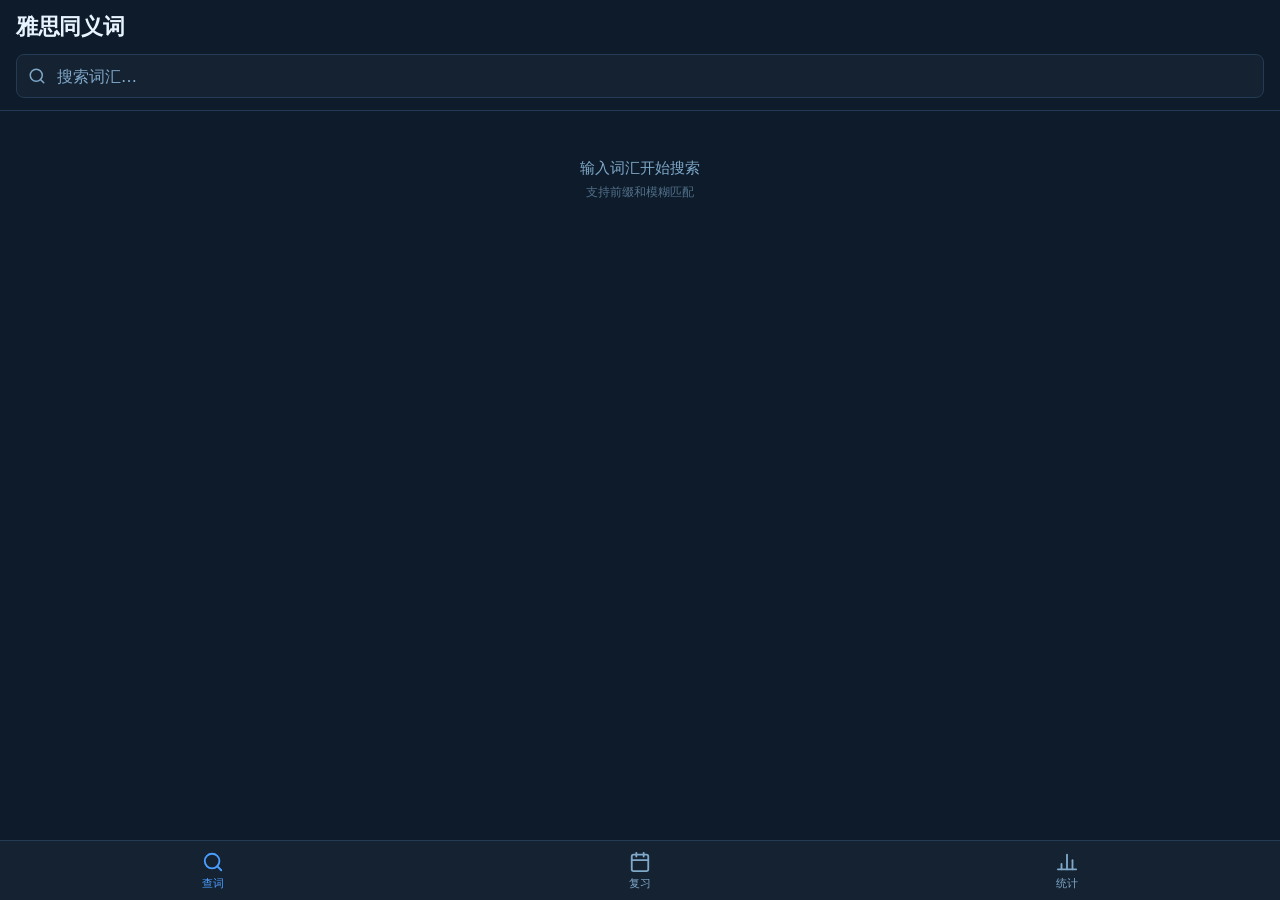
==== index.html @ 1f84f2e1 "Initial commit: IELTS Synonyms PWA with 640 words and spaced repetition" ====
<!DOCTYPE html>
<html lang="zh-CN">
<head>
  <meta charset="UTF-8">
  <meta name="viewport" content="width=device-width, initial-scale=1, viewport-fit=cover">
  <meta name="mobile-web-app-capable" content="yes">
  <meta name="apple-mobile-web-app-capable" content="yes">
  <meta name="apple-mobile-web-app-status-bar-style" content="black-translucent">
  <meta name="apple-mobile-web-app-title" content="雅思同义">
  <meta name="theme-color" content="#0D1B2A">
  <title>IELTS Synonyms</title>
  <link rel="manifest" href="manifest.json">
  <link rel="apple-touch-icon" href="icon-192.png">
  <link rel="stylesheet" href="style.css">
</head>
<body>
<div id="app">

  <!-- Screen 1: Search -->
  <div id="screen-search" class="screen active">
    <header class="screen-header">
      <h1 class="app-title">雅思同义词</h1>
      <div class="search-wrapper">
        <svg class="search-icon" viewBox="0 0 24 24" fill="none" stroke="currentColor" stroke-width="2" stroke-linecap="round" stroke-linejoin="round">
          <circle cx="11" cy="11" r="8"/>
          <line x1="21" y1="21" x2="16.65" y2="16.65"/>
        </svg>
        <input
          id="search-input"
          type="search"
          placeholder="搜索词汇…"
          autocomplete="off"
          autocorrect="off"
          autocapitalize="none"
          spellcheck="false"
        >
      </div>
    </header>
    <main id="search-results" class="screen-body"></main>
  </div>

  <!-- Screen 2: Word Detail -->
  <div id="screen-detail" class="screen">
    <header class="screen-header">
      <button id="back-btn" class="back-btn">
        <svg class="back-icon" viewBox="0 0 24 24" fill="none" stroke="currentColor" stroke-width="2.5" stroke-linecap="round" stroke-linejoin="round">
          <polyline points="15 18 9 12 15 6"/>
        </svg>
        返回
      </button>
    </header>
    <main id="detail-content" class="screen-body"></main>
  </div>

  <!-- Screen 3: Review -->
  <div id="screen-review" class="screen">
    <header class="screen-header" id="review-header">
      <h2 class="review-title">复习</h2>
    </header>
    <main id="review-content" class="screen-body"></main>
  </div>

  <!-- Screen 4: Stats -->
  <div id="screen-stats" class="screen">
    <header class="screen-header">
      <h1 class="app-title">学习统计</h1>
    </header>
    <main id="stats-content" class="screen-body"></main>
  </div>

  <!-- Bottom Navigation -->
  <nav id="bottom-nav">
    <button class="nav-btn active" data-screen="search">
      <svg class="nav-icon" viewBox="0 0 24 24" fill="none" stroke="currentColor" stroke-width="2" stroke-linecap="round" stroke-linejoin="round">
        <circle cx="11" cy="11" r="8"/>
        <line x1="21" y1="21" x2="16.65" y2="16.65"/>
      </svg>
      <span>查词</span>
    </button>
    <button class="nav-btn" data-screen="review">
      <svg class="nav-icon" viewBox="0 0 24 24" fill="none" stroke="currentColor" stroke-width="2" stroke-linecap="round" stroke-linejoin="round">
        <rect x="3" y="4" width="18" height="18" rx="2" ry="2"/>
        <line x1="16" y1="2" x2="16" y2="6"/>
        <line x1="8" y1="2" x2="8" y2="6"/>
        <line x1="3" y1="10" x2="21" y2="10"/>
      </svg>
      <span>复习</span>
    </button>
    <button class="nav-btn" data-screen="stats">
      <svg class="nav-icon" viewBox="0 0 24 24" fill="none" stroke="currentColor" stroke-width="2" stroke-linecap="round" stroke-linejoin="round">
        <line x1="18" y1="20" x2="18" y2="10"/>
        <line x1="12" y1="20" x2="12" y2="4"/>
        <line x1="6" y1="20" x2="6" y2="14"/>
        <line x1="2" y1="20" x2="22" y2="20"/>
      </svg>
      <span>统计</span>
    </button>
  </nav>

</div>
<script src="data.js"></script>
<script src="app.js"></script>
</body>
</html>
---- style.css ----
/* ===== Variables ===== */
:root {
  --bg: #0D1B2A;
  --surface: #152232;
  --border: #243B55;
  --accent: #4A9EFF;
  --accent-dim: #1E4A7A;
  --text-primary: #E8F4FF;
  --text-secondary: #7FA8C9;
  --success: #22C55E;
  --success-dim: #14532D;
  --danger: #EF4444;
  --danger-dim: #7F1D1D;
  --warning: #F59E0B;
  --font: system-ui, -apple-system, 'PingFang SC', 'Hiragino Sans GB', sans-serif;
  --nav-height: 60px;
  --radius: 12px;
  --radius-sm: 8px;
}

/* ===== Reset ===== */
*, *::before, *::after { box-sizing: border-box; margin: 0; padding: 0; }
button { font-family: inherit; cursor: pointer; -webkit-tap-highlight-color: transparent; }
input { font-family: inherit; }

/* ===== Base ===== */
html { height: 100%; }
body {
  height: 100%;
  background: var(--bg);
  color: var(--text-primary);
  font-family: var(--font);
  overflow: hidden;
  -webkit-font-smoothing: antialiased;
}

/* ===== App Shell ===== */
#app {
  height: 100dvh;
  position: relative;
  overflow: hidden;
}

/* ===== Screens ===== */
.screen {
  display: none;
  flex-direction: column;
  position: absolute;
  top: 0;
  left: 0;
  right: 0;
  bottom: calc(var(--nav-height) + env(safe-area-inset-bottom, 0px));
  background: var(--bg);
}
.screen.active { display: flex; }

/* Detail screen takes full height (no nav shown) */
#screen-detail {
  bottom: 0;
}

/* ===== Screen Header ===== */
.screen-header {
  flex-shrink: 0;
  padding: max(env(safe-area-inset-top, 0px), 12px) 16px 12px;
  background: var(--bg);
  border-bottom: 1px solid var(--border);
  z-index: 1;
}

.app-title {
  font-size: 22px;
  font-weight: 700;
  color: var(--text-primary);
  letter-spacing: -0.3px;
  margin-bottom: 12px;
}

/* ===== Screen Body ===== */
.screen-body {
  flex: 1;
  overflow-y: auto;
  -webkit-overflow-scrolling: touch;
}

/* ===== Bottom Nav ===== */
#bottom-nav {
  position: fixed;
  bottom: 0;
  left: 0;
  right: 0;
  height: calc(var(--nav-height) + env(safe-area-inset-bottom, 0px));
  padding-bottom: env(safe-area-inset-bottom, 0px);
  background: var(--surface);
  border-top: 1px solid var(--border);
  display: flex;
  z-index: 100;
}

.detail-active #bottom-nav {
  display: none;
}

.nav-btn {
  flex: 1;
  display: flex;
  flex-direction: column;
  align-items: center;
  justify-content: center;
  gap: 3px;
  background: none;
  border: none;
  color: var(--text-secondary);
  font-size: 11px;
  font-weight: 500;
  min-height: 44px;
  transition: color 0.15s;
  padding: 0;
}
.nav-btn.active { color: var(--accent); }
.nav-btn:active { opacity: 0.7; }

.nav-icon {
  width: 22px;
  height: 22px;
}

/* ===== Search Screen ===== */
.search-wrapper {
  position: relative;
  display: flex;
  align-items: center;
}

.search-icon {
  position: absolute;
  left: 12px;
  width: 18px;
  height: 18px;
  color: var(--text-secondary);
  pointer-events: none;
}

#search-input {
  width: 100%;
  height: 44px;
  background: var(--surface);
  border: 1px solid var(--border);
  border-radius: var(--radius-sm);
  color: var(--text-primary);
  font-size: 16px;
  padding: 0 16px 0 40px;
  outline: none;
  -webkit-appearance: none;
  appearance: none;
  transition: border-color 0.15s;
}
#search-input::placeholder { color: var(--text-secondary); }
#search-input:focus { border-color: var(--accent); }

.search-empty {
  padding: 48px 24px;
  text-align: center;
  color: var(--text-secondary);
  font-size: 15px;
}

/* ===== Result Cards ===== */
.result-card {
  padding: 14px 16px;
  border-bottom: 1px solid var(--border);
  cursor: pointer;
  transition: background 0.1s;
  min-height: 64px;
  display: flex;
  flex-direction: column;
  justify-content: center;
  gap: 4px;
  -webkit-tap-highlight-color: transparent;
}
.result-card:active { background: var(--surface); }

.card-main {
  display: flex;
  align-items: center;
  gap: 8px;
}

.card-word {
  font-size: 17px;
  font-weight: 600;
  color: var(--text-primary);
}

.card-badge {
  font-size: 10px;
  font-weight: 600;
  padding: 2px 7px;
  border-radius: 20px;
  text-transform: uppercase;
  letter-spacing: 0.4px;
}
.card-badge--added {
  background: var(--accent-dim);
  color: var(--accent);
}

.card-sub {
  display: flex;
  align-items: center;
  justify-content: space-between;
  gap: 8px;
}

.card-zh {
  font-size: 13px;
  color: var(--text-secondary);
  flex: 1;
  min-width: 0;
  overflow: hidden;
  text-overflow: ellipsis;
  white-space: nowrap;
}

.card-count {
  font-size: 12px;
  color: var(--text-secondary);
  flex-shrink: 0;
}

/* ===== Detail Screen ===== */
.back-btn {
  display: flex;
  align-items: center;
  gap: 4px;
  background: none;
  border: none;
  color: var(--accent);
  font-size: 16px;
  font-weight: 500;
  min-height: 44px;
  padding: 0 4px;
}
.back-btn:active { opacity: 0.7; }
.back-icon { width: 20px; height: 20px; }

.detail-header {
  padding: 20px 20px 16px;
  border-bottom: 1px solid var(--border);
}

.detail-word-row {
  display: flex;
  align-items: flex-start;
  justify-content: space-between;
  gap: 12px;
  margin-bottom: 8px;
}

.detail-word {
  font-size: 32px;
  font-weight: 700;
  color: var(--text-primary);
  line-height: 1.2;
  letter-spacing: -0.5px;
  flex: 1;
}

.replay-btn {
  background: var(--surface);
  border: 1px solid var(--border);
  border-radius: 50%;
  width: 44px;
  height: 44px;
  font-size: 20px;
  display: flex;
  align-items: center;
  justify-content: center;
  flex-shrink: 0;
  margin-top: 4px;
  transition: background 0.1s;
}
.replay-btn:active { background: var(--border); }

.detail-zh {
  font-size: 17px;
  color: var(--text-secondary);
  margin-bottom: 10px;
  line-height: 1.4;
}

.source-badge {
  display: inline-block;
  font-size: 11px;
  font-weight: 600;
  padding: 3px 10px;
  border-radius: 20px;
  text-transform: uppercase;
  letter-spacing: 0.5px;
}
.badge--liu { background: rgba(74,158,255,0.15); color: var(--accent); }
.badge--new { background: rgba(34,197,94,0.15); color: var(--success); }
.badge--both { background: rgba(245,158,11,0.15); color: var(--warning); }

.detail-synonyms {
  padding: 16px 20px;
  border-bottom: 1px solid var(--border);
}

.synonyms-label {
  font-size: 12px;
  font-weight: 600;
  text-transform: uppercase;
  letter-spacing: 0.8px;
  color: var(--text-secondary);
  margin-bottom: 12px;
}

.chips {
  display: flex;
  flex-wrap: wrap;
  gap: 8px;
}

.chip {
  background: var(--surface);
  border: 1px solid var(--border);
  border-radius: 20px;
  padding: 6px 14px;
  font-size: 14px;
  color: var(--text-primary);
}

.no-synonyms {
  color: var(--text-secondary);
  font-size: 14px;
  font-style: italic;
}

.detail-action {
  padding: 20px;
}

.next-review {
  font-size: 14px;
  color: var(--text-secondary);
  text-align: center;
  padding: 12px;
  background: var(--surface);
  border-radius: var(--radius-sm);
  border: 1px solid var(--border);
}

/* ===== Buttons ===== */
.btn {
  display: flex;
  align-items: center;
  justify-content: center;
  width: 100%;
  height: 52px;
  border: none;
  border-radius: var(--radius);
  font-size: 16px;
  font-weight: 600;
  transition: opacity 0.1s, transform 0.1s;
  -webkit-tap-highlight-color: transparent;
}
.btn:active { opacity: 0.85; transform: scale(0.99); }

.btn--primary {
  background: var(--accent);
  color: #fff;
}
.btn--secondary {
  background: var(--surface);
  border: 1px solid var(--border);
  color: var(--text-primary);
}
.btn--success {
  background: var(--success);
  color: #fff;
}
.btn--danger {
  background: var(--danger);
  color: #fff;
}
.btn--large {
  height: 56px;
  font-size: 17px;
}

/* ===== Review Screen ===== */
.review-header-inner {
  padding: 0;
}

.review-title {
  font-size: 20px;
  font-weight: 700;
  color: var(--text-primary);
}

.review-progress-bar {
  height: 4px;
  background: var(--border);
  border-radius: 2px;
  overflow: hidden;
  margin-bottom: 8px;
}
.review-progress-fill {
  height: 100%;
  background: var(--accent);
  border-radius: 2px;
  transition: width 0.3s ease;
}

.review-count {
  font-size: 13px;
  color: var(--text-secondary);
  font-weight: 500;
}

.review-card {
  padding: 24px 20px;
  display: flex;
  flex-direction: column;
  gap: 8px;
  min-height: calc(100dvh - 200px);
}

.review-word {
  font-size: 36px;
  font-weight: 700;
  color: var(--text-primary);
  letter-spacing: -0.5px;
  line-height: 1.2;
}

.review-zh {
  font-size: 19px;
  color: var(--text-secondary);
  margin-bottom: 8px;
}

.review-synonyms {
  background: var(--surface);
  border: 1px solid var(--border);
  border-radius: var(--radius);
  padding: 16px;
  margin-bottom: 8px;
}
.review-synonyms.hidden { display: none; }

.review-actions {
  display: flex;
  flex-direction: column;
  gap: 10px;
  margin-top: auto;
  padding-top: 24px;
}

.review-empty {
  padding: 48px 24px;
  text-align: center;
  display: flex;
  flex-direction: column;
  align-items: center;
  gap: 12px;
}

.congrats {
  font-size: 20px;
  font-weight: 600;
  color: var(--text-primary);
}

.next-info {
  font-size: 15px;
  color: var(--text-secondary);
}

.review-summary {
  display: flex;
  gap: 16px;
  padding: 24px 20px;
}

.summary-stat {
  flex: 1;
  background: var(--surface);
  border: 1px solid var(--border);
  border-radius: var(--radius);
  padding: 20px;
  text-align: center;
}
.summary-stat--good { border-color: var(--success); }
.summary-stat--bad { border-color: var(--danger); }

.summary-num {
  font-size: 40px;
  font-weight: 700;
  color: var(--text-primary);
  line-height: 1;
  margin-bottom: 6px;
}
.summary-stat--good .summary-num { color: var(--success); }
.summary-stat--bad .summary-num { color: var(--danger); }

.summary-label {
  font-size: 13px;
  color: var(--text-secondary);
}

/* ===== Stats Screen ===== */
.stats-body {
  padding: 16px;
}

.stats-grid {
  display: grid;
  grid-template-columns: 1fr 1fr;
  gap: 12px;
  padding: 16px;
  padding-bottom: 0;
}

.stat-card {
  background: var(--surface);
  border: 1px solid var(--border);
  border-radius: var(--radius);
  padding: 16px;
  text-align: center;
}

.stat-num {
  font-size: 32px;
  font-weight: 700;
  color: var(--accent);
  line-height: 1;
  margin-bottom: 4px;
}

.stat-label {
  font-size: 12px;
  color: var(--text-secondary);
  font-weight: 500;
}

.mastery-chart {
  margin: 16px;
  background: var(--surface);
  border: 1px solid var(--border);
  border-radius: var(--radius);
  padding: 20px;
}

.chart-title {
  font-size: 14px;
  font-weight: 600;
  color: var(--text-secondary);
  text-transform: uppercase;
  letter-spacing: 0.6px;
  margin-bottom: 20px;
}

.chart-bars {
  display: flex;
  align-items: flex-end;
  justify-content: space-around;
  height: 150px;
  padding-bottom: 30px;
  position: relative;
}
.chart-bars::after {
  content: '';
  position: absolute;
  bottom: 30px;
  left: 0;
  right: 0;
  height: 1px;
  background: var(--border);
}

.chart-bar-group {
  display: flex;
  flex-direction: column;
  align-items: center;
  gap: 4px;
  flex: 1;
}

.chart-bar-wrap {
  display: flex;
  align-items: flex-end;
  justify-content: center;
  height: 120px;
  width: 100%;
}

.chart-bar {
  width: 40px;
  border-radius: 6px 6px 0 0;
  min-height: 4px;
  transition: height 0.4s ease;
}
.chart-bar--new { background: var(--text-secondary); }
.chart-bar--learning { background: var(--accent); }
.chart-bar--mature { background: var(--success); }

.chart-bar-label {
  font-size: 12px;
  color: var(--text-secondary);
}
.chart-bar-num {
  font-size: 14px;
  font-weight: 600;
  color: var(--text-primary);
}

/* ===== Empty state in review body ===== */
#review-content .btn {
  margin: 0 20px;
  width: calc(100% - 40px);
}
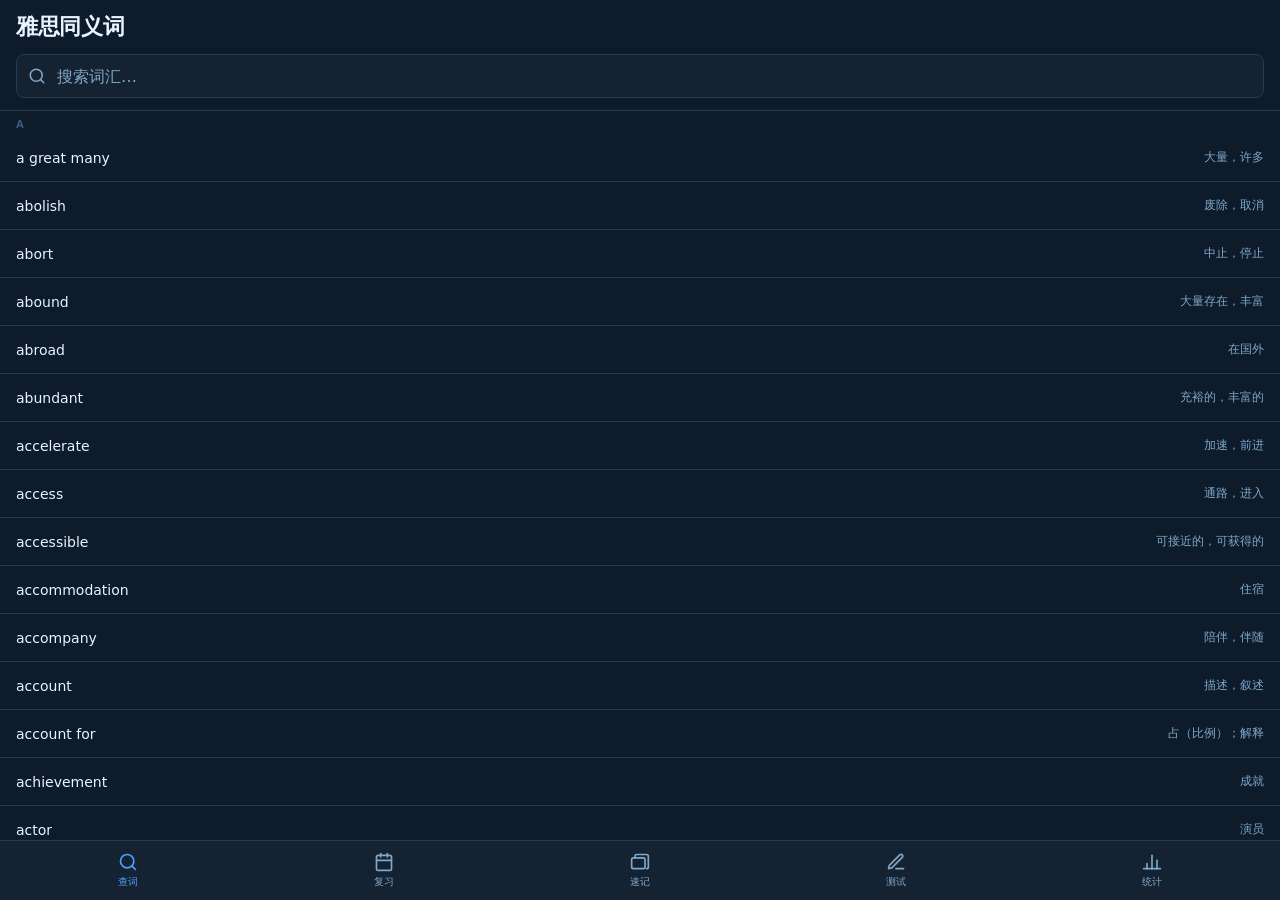
==== commit d145a7fb: "Add 速记 flashcard screen as 3rd tab (5-tab nav) Round 1: recognition cards with headword, Chinese, sy" ====
--- a/index.html
+++ b/index.html
@@ -60,6 +60,27 @@
     <main id="review-content" class="screen-body"></main>
   </div>
 
+  <!-- Screen: Flash (速记) -->
+  <div id="screen-flash" class="screen">
+    <header class="screen-header" id="flash-header">
+      <h2 class="app-title">速记</h2>
+    </header>
+    <main id="flash-content" class="screen-body"></main>
+  </div>
+
+  <!-- Screen: Test (测试) — placeholder -->
+  <div id="screen-test" class="screen">
+    <header class="screen-header">
+      <h2 class="app-title">测试</h2>
+    </header>
+    <main class="screen-body">
+      <div class="search-empty" style="padding-top:60px">
+        <div style="font-size:40px;margin-bottom:12px">🚧</div>
+        <div>功能开发中，敬请期待</div>
+      </div>
+    </main>
+  </div>
+
   <!-- Screen 4: Stats -->
   <div id="screen-stats" class="screen">
     <header class="screen-header">
@@ -86,6 +107,20 @@
       </svg>
       <span>复习</span>
     </button>
+    <button class="nav-btn" data-screen="flash">
+      <svg class="nav-icon" viewBox="0 0 24 24" fill="none" stroke="currentColor" stroke-width="2" stroke-linecap="round" stroke-linejoin="round">
+        <rect x="2" y="7" width="16" height="13" rx="2"/>
+        <path d="M6 7V5a2 2 0 012-2h12a2 2 0 012 2v13a2 2 0 01-2 2"/>
+      </svg>
+      <span>速记</span>
+    </button>
+    <button class="nav-btn" data-screen="test">
+      <svg class="nav-icon" viewBox="0 0 24 24" fill="none" stroke="currentColor" stroke-width="2" stroke-linecap="round" stroke-linejoin="round">
+        <path d="M12 20h9"/>
+        <path d="M16.5 3.5a2.121 2.121 0 013 3L7 19l-4 1 1-4L16.5 3.5z"/>
+      </svg>
+      <span>测试</span>
+    </button>
     <button class="nav-btn" data-screen="stats">
       <svg class="nav-icon" viewBox="0 0 24 24" fill="none" stroke="currentColor" stroke-width="2" stroke-linecap="round" stroke-linejoin="round">
         <line x1="18" y1="20" x2="18" y2="10"/>
--- a/style.css
+++ b/style.css
@@ -111,7 +111,7 @@
   background: none;
   border: none;
   color: var(--text-secondary);
-  font-size: 11px;
+  font-size: 10px;
   font-weight: 500;
   min-height: 44px;
   transition: color 0.15s;
@@ -121,8 +121,8 @@
 .nav-btn:active { opacity: 0.7; }
 
 .nav-icon {
-  width: 22px;
-  height: 22px;
+  width: 20px;
+  height: 20px;
 }
 
 /* ===== Search Screen ===== */
@@ -388,6 +388,11 @@
   height: 56px;
   font-size: 17px;
 }
+.btn--muted {
+  background: var(--surface);
+  border: 1px solid var(--border);
+  color: var(--text-secondary);
+}
 
 /* ===== Review Screen ===== */
 .review-header-inner {
@@ -622,3 +627,323 @@
   margin: 0 20px;
   width: calc(100% - 40px);
 }
+
+/* ===== Flash Screen (速记) ===== */
+#flash-content {
+  display: flex;
+  flex-direction: column;
+}
+
+.flash-round-view {
+  flex: 1;
+  display: flex;
+  flex-direction: column;
+  min-height: 0;
+  overflow: hidden;
+}
+
+.flash-landing {
+  padding: 20px 20px 24px;
+  display: flex;
+  flex-direction: column;
+  gap: 20px;
+}
+
+.flash-section-label {
+  font-size: 13px;
+  color: var(--text-secondary);
+  font-weight: 500;
+  margin-bottom: 10px;
+}
+
+.segmented-control {
+  display: flex;
+  background: var(--surface);
+  border: 1px solid var(--border);
+  border-radius: var(--radius-sm);
+  padding: 3px;
+  gap: 2px;
+}
+
+.segment-btn {
+  flex: 1;
+  height: 36px;
+  background: none;
+  border: none;
+  border-radius: 6px;
+  font-size: 14px;
+  font-weight: 600;
+  color: var(--text-secondary);
+  cursor: pointer;
+  transition: background 0.15s, color 0.15s;
+  -webkit-tap-highlight-color: transparent;
+}
+.segment-btn.active {
+  background: var(--accent);
+  color: #fff;
+}
+
+.flash-tip {
+  font-size: 12px;
+  color: var(--text-secondary);
+  text-align: center;
+  opacity: 0.7;
+  line-height: 1.6;
+}
+
+.flash-progress-wrap {
+  flex-shrink: 0;
+  padding: 12px 16px 8px;
+}
+
+.flash-progress-bar {
+  height: 3px;
+  background: var(--border);
+  border-radius: 2px;
+  overflow: hidden;
+  margin-bottom: 6px;
+}
+
+.flash-progress-fill {
+  height: 100%;
+  background: var(--accent);
+  border-radius: 2px;
+  transition: width 0.3s ease;
+}
+
+.flash-round-label {
+  font-size: 12px;
+  color: var(--text-secondary);
+  text-align: center;
+}
+
+.flash-card-wrap {
+  flex: 1;
+  min-height: 0;
+  overflow-y: auto;
+  -webkit-overflow-scrolling: touch;
+  padding: 8px 16px;
+}
+
+.flash-card {
+  background: var(--surface);
+  border: 1px solid var(--border);
+  border-radius: var(--radius);
+  padding: 24px 20px 48px;
+  position: relative;
+  display: flex;
+  flex-direction: column;
+}
+
+.flash-card-word {
+  font-size: 28px;
+  font-weight: 700;
+  color: var(--text-primary);
+  text-align: center;
+  line-height: 1.2;
+}
+
+.flash-card-zh {
+  font-size: 16px;
+  color: var(--text-secondary);
+  text-align: center;
+  margin-top: 6px;
+}
+
+.flash-card-divider {
+  height: 1px;
+  background: var(--border);
+  margin: 16px 0;
+}
+
+.flash-synonyms-label {
+  font-size: 10px;
+  font-weight: 700;
+  text-transform: uppercase;
+  letter-spacing: 0.1em;
+  color: #3D5A78;
+  margin-bottom: 10px;
+}
+
+.flash-chips {
+  display: flex;
+  flex-wrap: wrap;
+  gap: 6px;
+}
+
+.flash-chip {
+  background: #1A2B3C;
+  border: 1px solid var(--border);
+  border-radius: 20px;
+  padding: 4px 12px;
+  font-size: 12px;
+  color: var(--accent);
+}
+
+.flash-replay-btn {
+  position: absolute;
+  bottom: 12px;
+  right: 14px;
+  background: none;
+  border: none;
+  font-size: 18px;
+  line-height: 1;
+  padding: 4px;
+  opacity: 0.6;
+  cursor: pointer;
+  -webkit-tap-highlight-color: transparent;
+}
+.flash-replay-btn:active { opacity: 1; }
+
+@keyframes cardSlideIn {
+  from { transform: translateX(60px); opacity: 0; }
+  to   { transform: translateX(0);    opacity: 1; }
+}
+@keyframes cardSlideOut {
+  from { transform: translateX(0);    opacity: 1; }
+  to   { transform: translateX(-60px); opacity: 0; }
+}
+.card-enter { animation: cardSlideIn 0.2s ease forwards; }
+.card-exit  { animation: cardSlideOut 0.2s ease forwards; }
+
+.flash-actions {
+  flex-shrink: 0;
+  padding: 8px 16px 16px;
+  display: flex;
+  flex-direction: column;
+  gap: 10px;
+}
+
+.flash-summary {
+  padding: 32px 20px 24px;
+  display: flex;
+  flex-direction: column;
+  align-items: center;
+  gap: 14px;
+  text-align: center;
+}
+
+.flash-summary-title {
+  font-size: 22px;
+  font-weight: 700;
+  color: var(--text-primary);
+}
+
+.flash-summary-nums {
+  font-size: 17px;
+  color: var(--text-secondary);
+}
+
+.flash-summary-msg {
+  font-size: 14px;
+  color: var(--text-secondary);
+  background: var(--surface);
+  border: 1px solid var(--border);
+  border-radius: var(--radius-sm);
+  padding: 12px 16px;
+  width: 100%;
+  line-height: 1.5;
+}
+
+.flash-option-btn {
+  width: 100%;
+  height: 56px;
+  background: var(--surface);
+  border: 2px solid var(--border);
+  border-radius: var(--radius-sm);
+  font-size: 15px;
+  font-weight: 500;
+  color: var(--text-primary);
+  cursor: pointer;
+  transition: border-color 0.15s, background 0.15s;
+  -webkit-tap-highlight-color: transparent;
+}
+.flash-option-btn:not(:disabled):active { background: rgba(255,255,255,0.05); }
+.flash-option-btn.correct {
+  border-color: var(--success);
+  background: rgba(34, 197, 94, 0.12);
+  color: var(--success);
+}
+.flash-option-btn.wrong {
+  border-color: var(--danger);
+  background: rgba(239, 68, 68, 0.12);
+  color: var(--danger);
+}
+
+.flash-complete {
+  padding: 48px 24px 24px;
+  display: flex;
+  flex-direction: column;
+  align-items: center;
+  gap: 14px;
+  text-align: center;
+}
+
+.flash-complete-icon {
+  font-size: 48px;
+  font-weight: 700;
+  color: var(--success);
+  line-height: 1;
+}
+
+.flash-complete-title {
+  font-size: 24px;
+  font-weight: 700;
+  color: var(--text-primary);
+}
+
+.flash-complete-stats {
+  font-size: 15px;
+  color: var(--text-secondary);
+  line-height: 1.8;
+}
+
+/* ===== Alpha Word List (Search Screen) ===== */
+#search-results {
+  padding-bottom: 16px;
+}
+
+.section-header {
+  position: sticky;
+  top: 0;
+  z-index: 10;
+  background: var(--bg);
+  color: #3D5A78;
+  font-size: 10px;
+  font-weight: 700;
+  text-transform: uppercase;
+  letter-spacing: 0.12em;
+  padding: 8px 16px 4px;
+}
+
+.word-row {
+  display: flex;
+  align-items: center;
+  justify-content: space-between;
+  gap: 8px;
+  padding: 0 16px;
+  min-height: 48px;
+  border-bottom: 1px solid var(--border);
+  cursor: pointer;
+  -webkit-tap-highlight-color: transparent;
+}
+.word-row:active { background: var(--surface); }
+
+.row-word {
+  font-size: 14px;
+  font-weight: 500;
+  color: #E8F4FF;
+  flex: 1;
+  min-width: 0;
+}
+
+.row-zh {
+  font-size: 12px;
+  color: #7FA8C9;
+  flex-shrink: 0;
+  max-width: 55%;
+  text-align: right;
+  overflow: hidden;
+  text-overflow: ellipsis;
+  white-space: nowrap;
+}
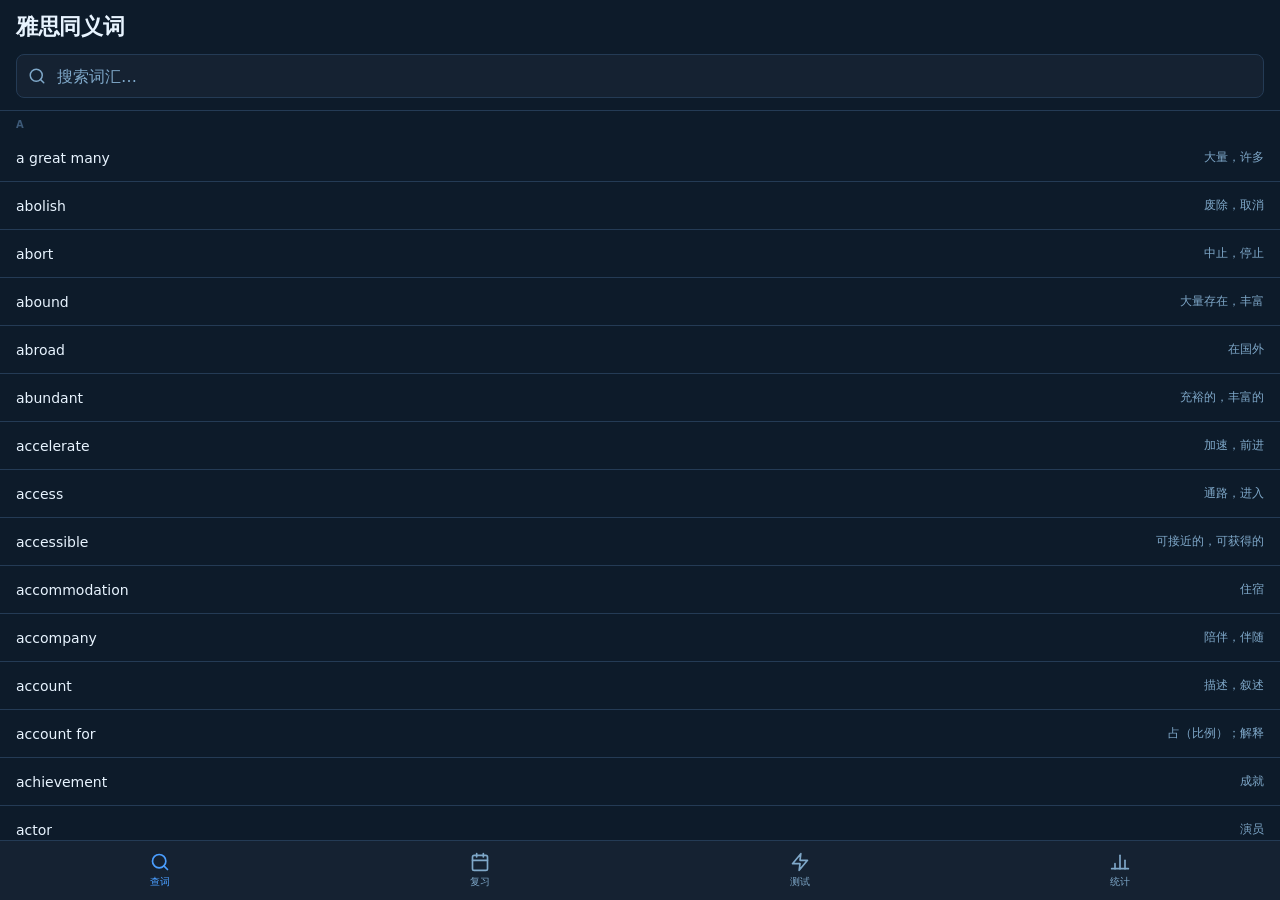
==== commit 057a52db: "Implement 测试 quiz screen with full SR integration 4-tab nav (查词/复习/测试/统计), lightning bolt icon. Infi" ====
--- a/index.html
+++ b/index.html
@@ -68,17 +68,16 @@
     <main id="flash-content" class="screen-body"></main>
   </div>
 
-  <!-- Screen: Test (测试) — placeholder -->
+  <!-- Screen: Test (测试) -->
   <div id="screen-test" class="screen">
     <header class="screen-header">
-      <h2 class="app-title">测试</h2>
+      <div class="quiz-header-row">
+        <h2 class="quiz-title">随机测试</h2>
+        <button class="quiz-skip-btn" id="quiz-skip-btn">下一题</button>
+      </div>
+      <div class="quiz-stats-bar" id="quiz-stats">本次: 0题 / 0正确</div>
     </header>
-    <main class="screen-body">
-      <div class="search-empty" style="padding-top:60px">
-        <div style="font-size:40px;margin-bottom:12px">🚧</div>
-        <div>功能开发中，敬请期待</div>
-      </div>
-    </main>
+    <main id="test-content" class="screen-body"></main>
   </div>
 
   <!-- Screen 4: Stats -->
@@ -107,17 +106,9 @@
       </svg>
       <span>复习</span>
     </button>
-    <button class="nav-btn" data-screen="flash">
-      <svg class="nav-icon" viewBox="0 0 24 24" fill="none" stroke="currentColor" stroke-width="2" stroke-linecap="round" stroke-linejoin="round">
-        <rect x="2" y="7" width="16" height="13" rx="2"/>
-        <path d="M6 7V5a2 2 0 012-2h12a2 2 0 012 2v13a2 2 0 01-2 2"/>
-      </svg>
-      <span>速记</span>
-    </button>
     <button class="nav-btn" data-screen="test">
       <svg class="nav-icon" viewBox="0 0 24 24" fill="none" stroke="currentColor" stroke-width="2" stroke-linecap="round" stroke-linejoin="round">
-        <path d="M12 20h9"/>
-        <path d="M16.5 3.5a2.121 2.121 0 013 3L7 19l-4 1 1-4L16.5 3.5z"/>
+        <polygon points="13 2 3 14 12 14 11 22 21 10 12 10 13 2"/>
       </svg>
       <span>测试</span>
     </button>
--- a/style.css
+++ b/style.css
@@ -937,6 +937,156 @@
   min-width: 0;
 }
 
+/* ===== Test Screen (测试) ===== */
+#test-content {
+  display: flex;
+  flex-direction: column;
+}
+
+.quiz-header-row {
+  display: flex;
+  align-items: center;
+  justify-content: space-between;
+  margin-bottom: 6px;
+}
+
+.quiz-title {
+  font-size: 20px;
+  font-weight: 700;
+  color: var(--text-primary);
+  letter-spacing: -0.3px;
+}
+
+.quiz-skip-btn {
+  background: none;
+  border: 1px solid var(--border);
+  border-radius: 20px;
+  color: var(--accent);
+  font-size: 13px;
+  font-weight: 500;
+  padding: 5px 14px;
+  cursor: pointer;
+  -webkit-tap-highlight-color: transparent;
+  transition: opacity 0.15s;
+}
+.quiz-skip-btn:active { opacity: 0.7; }
+
+.quiz-stats-bar {
+  font-size: 12px;
+  color: var(--text-secondary);
+}
+
+.quiz-card {
+  flex: 1;
+  padding: 16px 16px 0;
+  display: flex;
+  flex-direction: column;
+  min-height: 0;
+}
+
+.quiz-word {
+  font-size: 24px;
+  font-weight: 700;
+  color: var(--text-primary);
+  text-align: center;
+  margin-bottom: 6px;
+}
+
+.quiz-zh {
+  font-size: 14px;
+  color: var(--text-secondary);
+  text-align: center;
+  margin-bottom: 16px;
+}
+
+.quiz-hint {
+  font-size: 11px;
+  font-weight: 700;
+  text-transform: uppercase;
+  letter-spacing: 0.08em;
+  color: #3D5A78;
+  text-align: center;
+  margin-bottom: 12px;
+}
+
+.quiz-options {
+  display: flex;
+  flex-direction: column;
+  gap: 10px;
+  flex: 1;
+  min-height: 0;
+}
+
+.quiz-option {
+  flex: 1;
+  min-height: 52px;
+  max-height: 88px;
+  background: var(--surface);
+  border: 1.5px solid var(--border);
+  border-radius: var(--radius-sm);
+  font-size: 14px;
+  font-weight: 500;
+  color: var(--text-primary);
+  cursor: pointer;
+  display: flex;
+  align-items: center;
+  justify-content: space-between;
+  padding: 0 16px;
+  text-align: left;
+  transition: border-color 0.15s, background 0.15s;
+  -webkit-tap-highlight-color: transparent;
+}
+.quiz-option:not(:disabled):active { opacity: 0.8; }
+.quiz-option.selected {
+  border-color: var(--accent);
+  background: rgba(74, 158, 255, 0.1);
+}
+.quiz-option.correct {
+  border-color: var(--success);
+  background: rgba(34, 197, 94, 0.12);
+  color: var(--success);
+}
+.quiz-option.wrong {
+  border-color: var(--danger);
+  background: rgba(239, 68, 68, 0.1);
+  color: var(--danger);
+}
+
+.quiz-option-icon {
+  font-size: 14px;
+  font-weight: 700;
+  flex-shrink: 0;
+  margin-left: 8px;
+  min-width: 16px;
+  text-align: right;
+}
+
+.quiz-footer {
+  flex-shrink: 0;
+  padding: 12px 16px 16px;
+  display: flex;
+  flex-direction: column;
+  gap: 10px;
+}
+
+.quiz-result {
+  font-size: 14px;
+  font-weight: 600;
+  text-align: center;
+  padding: 10px 16px;
+  border-radius: var(--radius-sm);
+  line-height: 1.4;
+}
+.quiz-result.success {
+  color: var(--success);
+  background: rgba(34, 197, 94, 0.1);
+}
+.quiz-result.failure {
+  color: var(--text-secondary);
+  background: var(--surface);
+  border: 1px solid var(--border);
+}
+
 .row-zh {
   font-size: 12px;
   color: #7FA8C9;
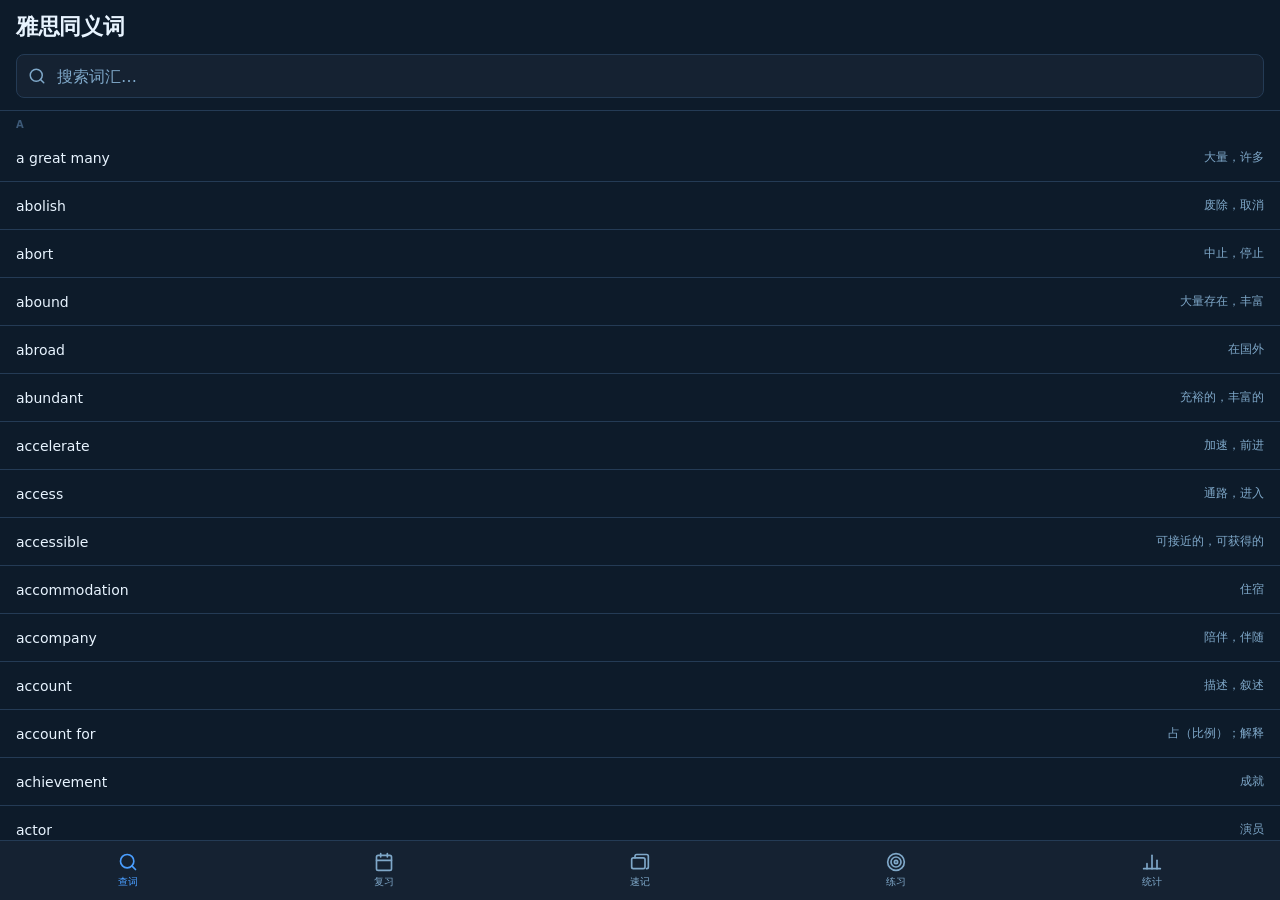
==== commit 36088555: "Add 练习 tab with 选择题 multiple-choice mode (Task 1/4) Replaces 测试 placeholder with a fully functional " ====
--- a/index.html
+++ b/index.html
@@ -68,16 +68,12 @@
     <main id="flash-content" class="screen-body"></main>
   </div>
 
-  <!-- Screen: Test (测试) -->
-  <div id="screen-test" class="screen">
-    <header class="screen-header">
-      <div class="quiz-header-row">
-        <h2 class="quiz-title">随机测试</h2>
-        <button class="quiz-skip-btn" id="quiz-skip-btn">下一题</button>
-      </div>
-      <div class="quiz-stats-bar" id="quiz-stats">本次: 0题 / 0正确</div>
+  <!-- Screen: Practice (练习) -->
+  <div id="screen-practice" class="screen">
+    <header class="screen-header" id="practice-header">
+      <h2 class="app-title">练习</h2>
     </header>
-    <main id="test-content" class="screen-body"></main>
+    <main id="practice-content" class="screen-body"></main>
   </div>
 
   <!-- Screen 4: Stats -->
@@ -106,11 +102,20 @@
       </svg>
       <span>复习</span>
     </button>
-    <button class="nav-btn" data-screen="test">
+    <button class="nav-btn" data-screen="flash">
       <svg class="nav-icon" viewBox="0 0 24 24" fill="none" stroke="currentColor" stroke-width="2" stroke-linecap="round" stroke-linejoin="round">
-        <polygon points="13 2 3 14 12 14 11 22 21 10 12 10 13 2"/>
+        <rect x="2" y="7" width="16" height="13" rx="2"/>
+        <path d="M6 7V5a2 2 0 012-2h12a2 2 0 012 2v13a2 2 0 01-2 2"/>
       </svg>
-      <span>测试</span>
+      <span>速记</span>
+    </button>
+    <button class="nav-btn" data-screen="practice">
+      <svg class="nav-icon" viewBox="0 0 24 24" fill="none" stroke="currentColor" stroke-width="2" stroke-linecap="round" stroke-linejoin="round">
+        <circle cx="12" cy="12" r="10"/>
+        <circle cx="12" cy="12" r="6"/>
+        <circle cx="12" cy="12" r="2"/>
+      </svg>
+      <span>练习</span>
     </button>
     <button class="nav-btn" data-screen="stats">
       <svg class="nav-icon" viewBox="0 0 24 24" fill="none" stroke="currentColor" stroke-width="2" stroke-linecap="round" stroke-linejoin="round">
--- a/style.css
+++ b/style.css
@@ -937,8 +937,8 @@
   min-width: 0;
 }
 
-/* ===== Test Screen (测试) ===== */
-#test-content {
+/* ===== Practice Screen (练习) ===== */
+#practice-content {
   display: flex;
   flex-direction: column;
 }
@@ -1050,6 +1050,10 @@
   border-color: var(--danger);
   background: rgba(239, 68, 68, 0.1);
   color: var(--danger);
+}
+.quiz-option.revealed {
+  border-color: var(--success);
+  background: rgba(34, 197, 94, 0.08);
 }
 
 .quiz-option-icon {
@@ -1097,3 +1101,77 @@
   text-overflow: ellipsis;
   white-space: nowrap;
 }
+
+/* ===== Practice Landing ===== */
+.practice-landing {
+  padding: 16px;
+  display: flex;
+  flex-direction: column;
+  gap: 12px;
+}
+
+.prac-mode-card {
+  background: var(--surface);
+  border: 1px solid var(--border);
+  border-radius: var(--radius);
+  padding: 16px;
+  display: flex;
+  align-items: center;
+  gap: 14px;
+  cursor: pointer;
+  min-height: 72px;
+  -webkit-tap-highlight-color: transparent;
+  transition: background 0.1s;
+}
+.prac-mode-card:active { background: rgba(255,255,255,0.04); }
+
+.prac-mode-icon {
+  width: 40px;
+  height: 40px;
+  background: var(--accent-dim);
+  border-radius: var(--radius-sm);
+  display: flex;
+  align-items: center;
+  justify-content: center;
+  flex-shrink: 0;
+  color: var(--accent);
+}
+.prac-mode-icon svg { width: 20px; height: 20px; }
+
+.prac-mode-body {
+  flex: 1;
+  min-width: 0;
+}
+
+.prac-mode-title {
+  font-size: 16px;
+  font-weight: 600;
+  color: var(--text-primary);
+  margin-bottom: 3px;
+}
+
+.prac-mode-desc {
+  font-size: 13px;
+  color: var(--text-secondary);
+  margin-bottom: 4px;
+}
+
+.prac-mode-stat {
+  font-size: 12px;
+  color: var(--accent);
+  font-weight: 500;
+}
+
+.prac-chevron {
+  width: 16px;
+  height: 16px;
+  color: var(--text-secondary);
+  flex-shrink: 0;
+}
+
+.prac-coming-soon {
+  font-size: 12px;
+  color: #3D5A78;
+  text-align: center;
+  padding: 8px 0 4px;
+}
